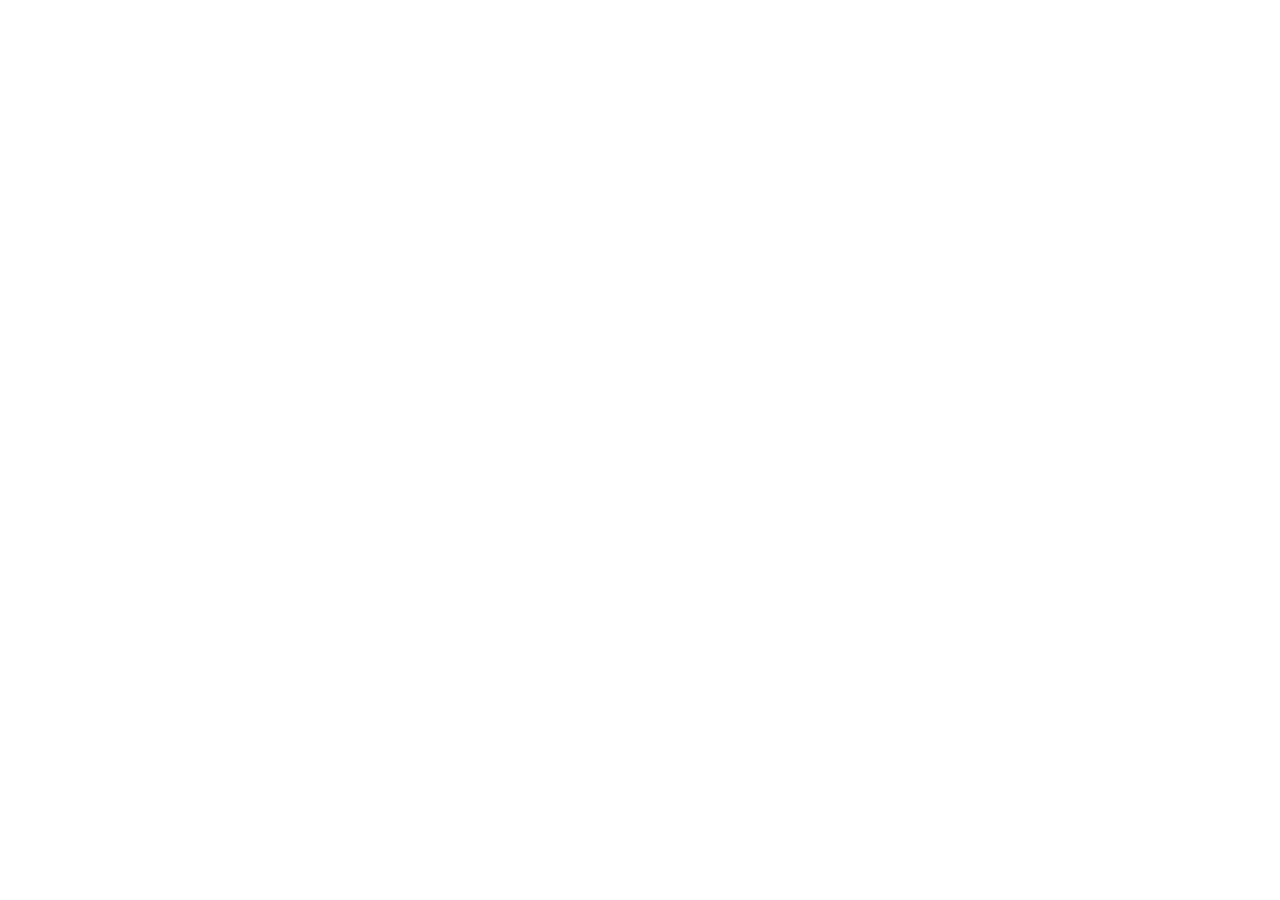
==== public/index.html @ 978f4f5e "Introduzindo API WebDataViz no projeto individual" ====
<!DOCTYPE html>
<html lang="pt-br">

<head>
  <meta charset="UTF-8">
  <meta name="viewport" content="width=device-width, initial-scale=1.0">
  <title>Papo do Subsolo - Home</title>
  <link rel="stylesheet" href="css/style.css">
  <link rel="stylesheet" href="css/index.css">
  <link rel="icon" type="image/svg" href="assets/imgs/determinacao.svg">
</head>
<body>
</body>
<script src="js/padroes.js">
</script>
</html>
---- public/css/style.css ----
@font-face {
    font-family: 'pixel_operator';
    src: url('../assets/fonts/pixel_operator/PixelOperator.ttf') format('truetype');
    font-weight: normal;
    font-style: normal;
}

@keyframes surgir {
    from {
        opacity: 0;
        transform: translateY(50px);
    }

    to {
        opacity: 1;
        transform: translateY(0);
    }
}

html:has(:target) {
    scroll-behavior: smooth;
}

section {
    scroll-margin-top: 5rem;
}

body {
    padding: 0;
    margin: 0;

    display: flex;
    flex-direction: column;

    /* overflow-x: hidden; */
}

*{
    font-family: 'pixel_operator', sans-serif;
}

input{
    font-family: sans-serif;
}

.caixa_texto {
    height: fit-content;
    width: fit-content;
    background-color: #0b0c10;
    border: #fffafa solid 0.5rem;

    color: #fffafa;
    text-align: center;

    font-weight: bold;
    font-size: 2rem;

    div{
        margin: 1rem;
    }

    img{
        margin: 1rem;
    }
}

#ativador_header {
    position: fixed;
    top: 0;
    left: 0;
    width: 100%;
    height: 12vh;
    z-index: 1001;
}

header {
    position: fixed;
    z-index: 1000;
    top: 0;

    display: flex;
    flex-direction: row;
    justify-content: space-between;
    align-items: center;

    margin: 1rem;
    padding-right: 3rem;
    padding-left: 3rem;

    align-self: center;

    height: 10vh;
    width: 85%;

    font-weight: bold;
    font-size: 1.5rem;
    color: #fffafa;

    background-color: rgba(0, 0, 0, 0.43);
    backdrop-filter: blur(5px);
    border-radius: 40px;

    transition: transform 0.3s ease;

    img {
        width: 1.75rem;
        height: 1.75rem;
    }

    a {
        display: inline-block;
        color: #fffafa;
        text-decoration: none;
        cursor: pointer;
        animation: 0.3s;
        transition: all 0.3s ease;
    }

    a:hover {
        transform: translateY(-5px);
        text-decoration: underline;
    }

    .container_principal {
        height: auto;
        width: auto;
        display: flex;

        justify-content: space-between;
        align-items: center;

        .lista_texto {
            word-spacing: 1rem;
            align-items: center;
            justify-content: center;
        }
    }

    .container_usuario {
        display: flex;
        align-items: center;
        justify-content: space-around;
        flex-direction: row;

        width: 15rem;
        height: 2rem;

        border: #fffafa 0.2rem solid;
    }
}

header.escondido {
    transform: translateY(-130%);
}

footer{
    height: 30vh;
    width: 100%;

    background-color: #0b0c10;
}
---- public/css/index.css ----
.section_menu {
    background: linear-gradient(to bottom, #003550, #5da8bd);
    height: fit-content;

    display: flex;
    flex-direction: column;
    justify-content: flex-end;
    align-items: center;

    #espaco_em_branco {
        height: 20vh;
    }

    #titulo {
        width: 90%;

        gap: 2rem;

        display: flex;
        flex-direction: column;
        align-items: flex-end;

        margin-bottom: 1rem;

        #subtitulo {
            font-size: 3rem;
            font-weight: bold;
            color: #fffafa;
        }
    }

    #mont_ebott {
        animation: surgir 0.6s ease-out both;

        width: 100%;
        height: 100vh;

        background-image: url(../assets/imgs/mont_ebott.svg);

        display: flex;

        #dialogo_montebott {
            margin-left: 10rem;
        }
    }
}

.section_historia {
    height: fit-content;

    display: flex;
    flex-direction: column;
    align-items: center;

    #inferior {
        height: fit-content;
        width: 100%;
        background-color: #162b20;

        gap: 10vh;
        padding-top: 30vh;
        padding-bottom: 30vh;

        display: flex;
        flex-direction: column;
        justify-content: space-around;
        align-items: center;

        .imagem_historia {
            width: fit-content;
            height: auto;
            background-color: #c18326;

            img {
                display: block;
                width: 60vw;
                height: 70vh;
            }
        }

        #inicio {
            background-image: url(../assets/imgs/humans_monsters_hq.svg);
            background-size: 60%;
            background-position: center;
            background-repeat: no-repeat;
        }

        #guerra {
            background-image: url(../assets/imgs/war_of_humans_and_monsters.svg);
            background-size: 100%;
            background-position: bottom;
            background-repeat: no-repeat;
        }

        #selo {
            background-image: url(../assets/imgs/sealing_monsters.svg);
            background-size: 100%;
            background-position: bottom;
            background-repeat: no-repeat;
        }

        #frisk_caindo {
            background-image: url(../assets/imgs/falling_frisk.svg);
            background-size: cover;
            background-repeat: no-repeat;
        }
    }

    #subsolo {
        height: fit-content;
        width: 100%;

        background-color: #311001;

        display: flex;
        flex-direction: column;
        justify-content: space-between;
        align-items: center;

        #transicao_folhagem {
            height: auto;
            width: 100%;

            img {
                width: 100%;
                height: auto;
            }
        }
    }
}
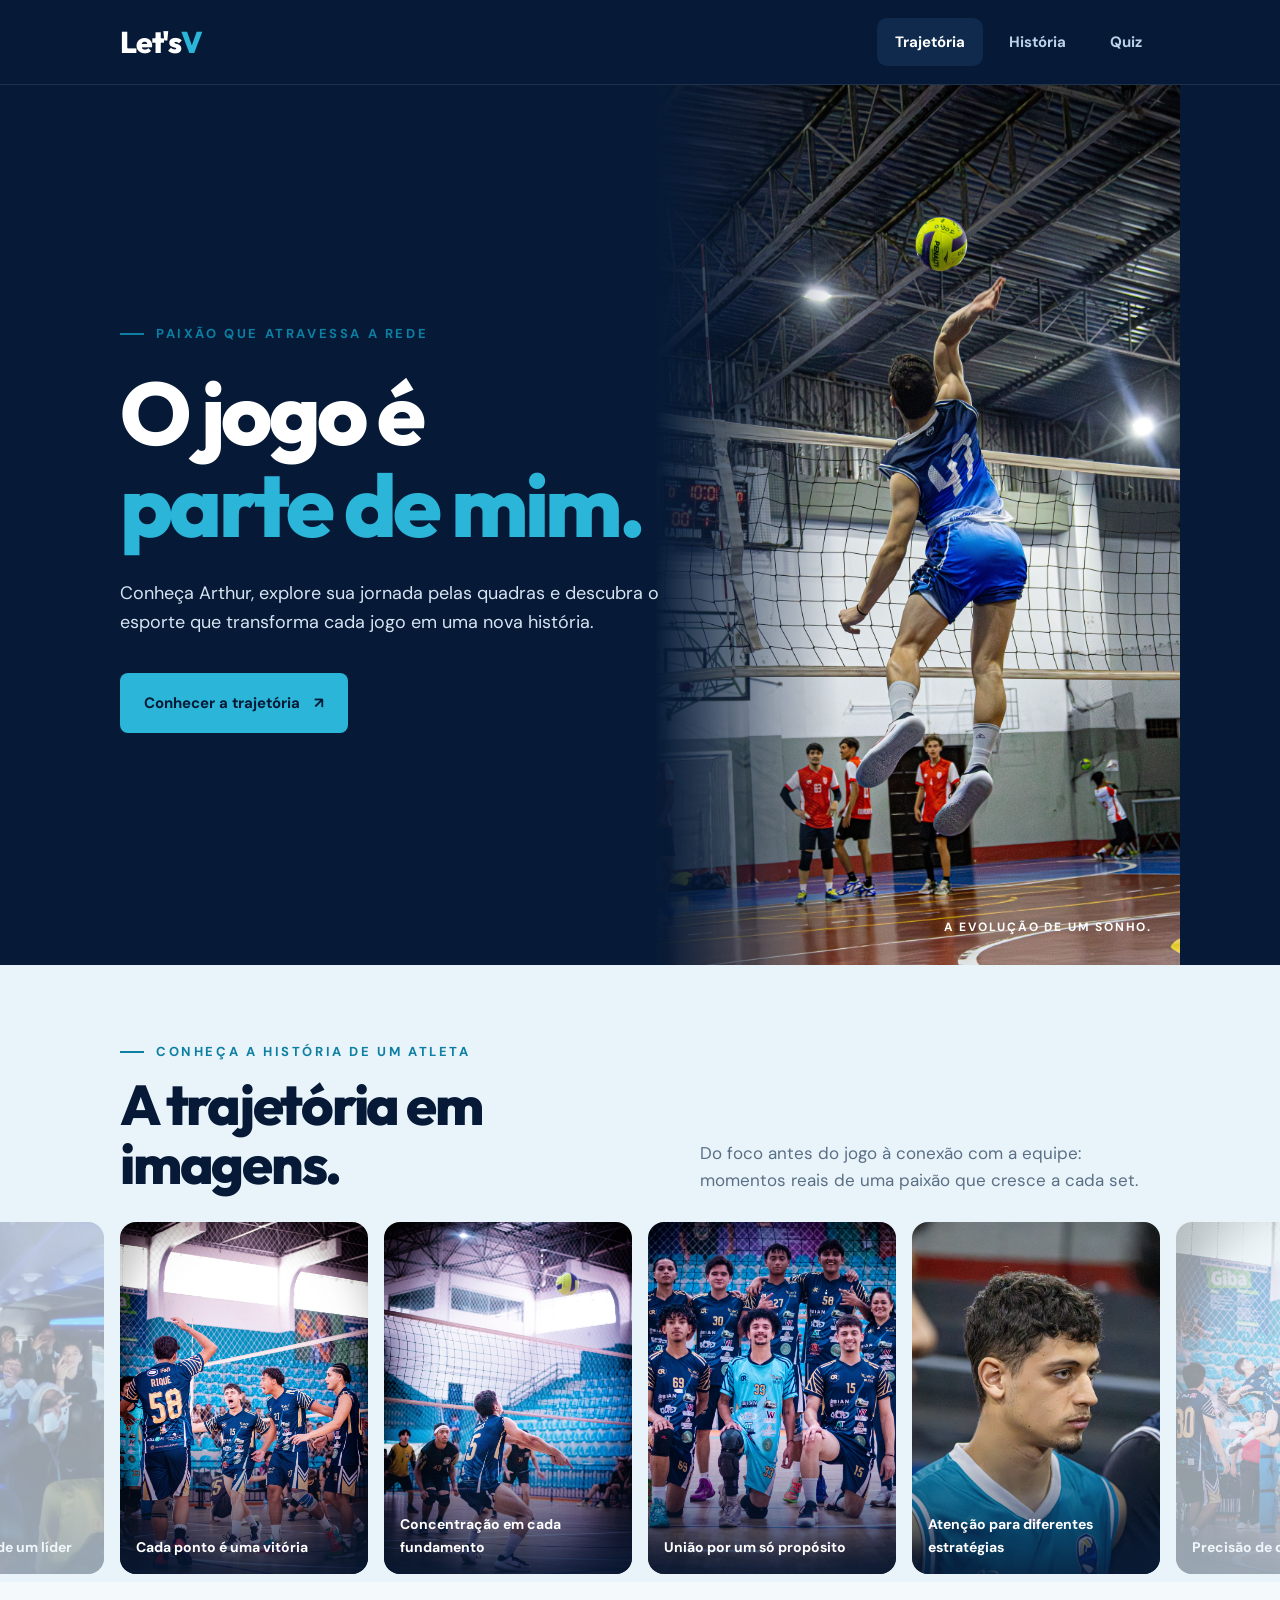
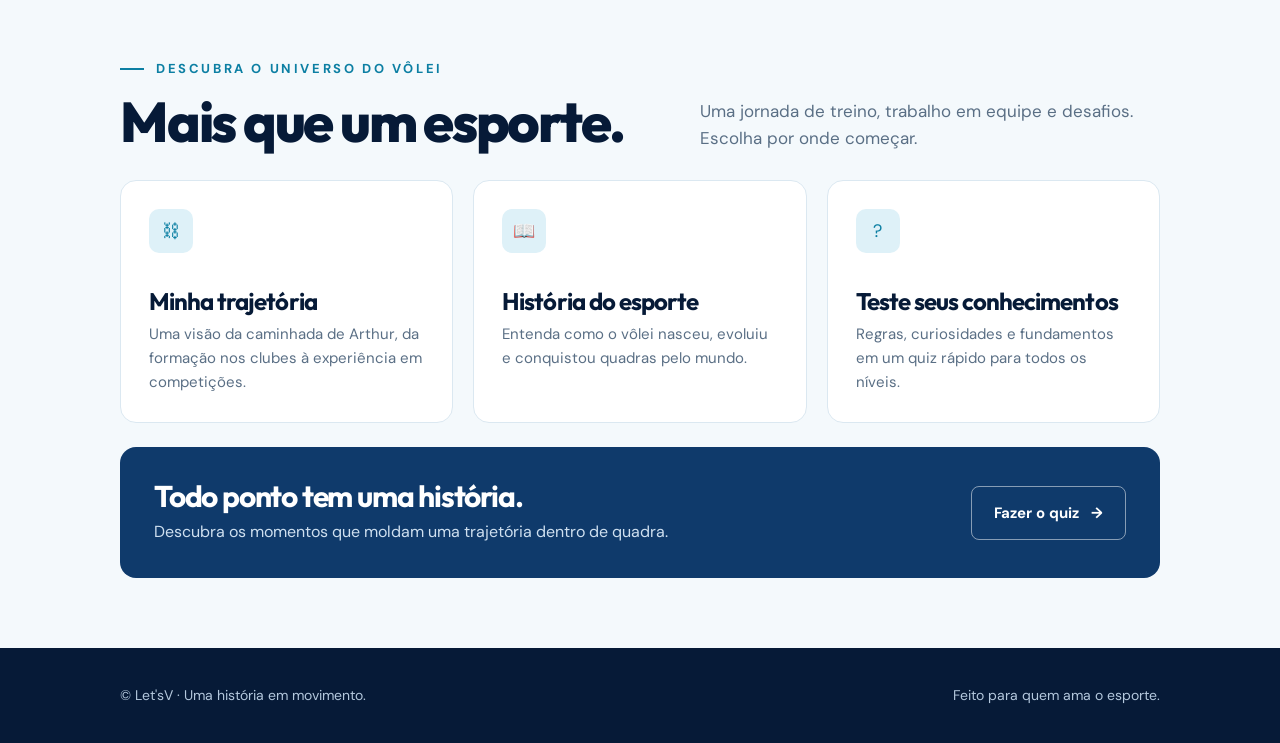
==== commit 3e7e725d: "Ajustando repositorio" ====
--- a/public/index.html
+++ b/public/index.html
@@ -1,16 +1,138 @@
 <!DOCTYPE html>
-<html lang="pt-br">
-
+<html lang="pt-BR">
 <head>
   <meta charset="UTF-8">
   <meta name="viewport" content="width=device-width, initial-scale=1.0">
-  <title>Papo do Subsolo - Home</title>
-  <link rel="stylesheet" href="css/style.css">
-  <link rel="stylesheet" href="css/index.css">
-  <link rel="icon" type="image/svg" href="assets/imgs/determinacao.svg">
+  <title>Let'sV</title>
+  <link rel="preconnect" href="https://fonts.googleapis.com">
+  <link rel="preconnect" href="https://fonts.gstatic.com" crossorigin>
+  <link href="https://fonts.googleapis.com/css2?family=DM+Sans:wght@400;500;700&family=Outfit:wght@600;700;800&display=swap" rel="stylesheet">
+  <link rel="stylesheet" href="./css/style.css">
 </head>
 <body>
+
+  <header class="topo">
+    <div class="container topo-conteudo">
+      <a href="#" class="logo">Let's<span>V</span></a>
+      <nav class="menu">
+        <a href="#" class="ativo">Trajetória</a>
+        <a href="#">História</a>
+        <a href="#">Quiz</a>
+      </nav>
+    </div>
+  </header>
+
+  <main>
+    <section class="hero">
+      <div class="container hero-conteudo">
+        <div class="hero-texto">
+          <span class="etiqueta">Paixão que atravessa a rede</span>
+          <h1>O jogo é <span>parte de mim.</span></h1>
+          <p>Conheça Arthur, explore sua jornada pelas quadras e descubra o esporte que transforma cada jogo em uma nova história.</p>
+          <a href="#" class="botao">Conhecer a trajetória <span>↗</span></a>
+        </div>
+      </div>
+      <div class="hero-imagem">
+        <img src="./assets/imgs/heroImg.jpg" alt="Imagem hero atqSL">
+        <span class="hero-legenda">A evolução de um sonho.</span>
+      </div>
+    </section>
+
+    <section class="galeria">
+      <div class="container">
+        <div class="cabecalho-secao">
+          <div>
+            <span class="etiqueta">Conheça a história de um atleta</span>
+            <h2>A trajetória em imagens.</h2>
+          </div>
+          <p>Do foco antes do jogo à conexão com a equipe: momentos reais de uma paixão que cresce a cada set.</p>
+        </div>
+
+        <div class="carrossel">
+          <div class="carrossel-trilho">
+            <figure class="foto">
+              <img src="./assets/imgs/foto1.jpg" alt="Comemoração Bless">
+              <figcaption>Cada ponto é uma vitória</figcaption>
+            </figure>
+            <figure class="foto">
+              <img src="./assets/imgs/foto2.jpg" alt="Foto de passe">
+              <figcaption>Concentração em cada fundamento</figcaption>
+            </figure>
+            <figure class="foto">
+              <img src="./assets/imgs/foto3.jpg" alt="Foto da Bless">
+              <figcaption>União por um só propósito</figcaption>
+            </figure>
+            <figure class="foto">
+              <img src="./assets/imgs/foto4.jpg" alt="Foto do Rosto no SL">
+              <figcaption>Atenção para diferentes estratégias</figcaption>
+            </figure>
+            <figure class="foto">
+              <img src="./assets/imgs/foto5.jpg" alt="Foto ataque Bless">
+              <figcaption>Precisão de quem faz acontecer</figcaption>
+            </figure>
+            <figure class="foto">
+              <img src="./assets/imgs/foto6.jpg" alt="Colocando sua fé no atleta">
+              <figcaption>Confiança posta sobre o peito</figcaption>
+            </figure>
+            <figure class="foto">
+              <img src="./assets/imgs/foto7.jpg" alt="Foto com José Roberto">
+              <figcaption>Oportunidades inusitadas</figcaption>
+            </figure>
+            <figure class="foto">
+              <img src="./assets/imgs/foto8.jpg" alt="Time JEESP">
+              <figcaption>Responsabilidade de um líder</figcaption>
+            </figure>
+          </div>
+        </div>
+      </div>
+    </section>
+
+    <section class="universo">
+      <div class="container">
+        <div class="cabecalho-secao">
+          <div>
+            <span class="etiqueta">Descubra o universo do vôlei</span>
+            <h2>Mais que um esporte.</h2>
+          </div>
+          <p>Uma jornada de treino, trabalho em equipe e desafios. Escolha por onde começar.</p>
+        </div>
+
+        <div class="cards">
+          <article class="card">
+            <div class="card-icone">⛓</div>
+            <h3>Minha trajetória</h3>
+            <p>Uma visão da caminhada de Arthur, da formação nos clubes à experiência em competições.</p>
+          </article>
+          <article class="card">
+            <div class="card-icone">📖</div>
+            <h3>História do esporte</h3>
+            <p>Entenda como o vôlei nasceu, evoluiu e conquistou quadras pelo mundo.</p>
+          </article>
+          <article class="card">
+            <div class="card-icone">?</div>
+            <h3>Teste seus conhecimentos</h3>
+            <p>Regras, curiosidades e fundamentos em um quiz rápido para todos os níveis.</p>
+          </article>
+        </div>
+
+        <div class="chamada">
+          <div>
+            <h3>Todo ponto tem uma história.</h3>
+            <p>Descubra os momentos que moldam uma trajetória dentro de quadra.</p>
+          </div>
+          <a href="#" class="botao-contorno">Fazer o quiz <span>→</span></a>
+        </div>
+      </div>
+    </section>
+  </main>
+
+  <footer class="rodape">
+    <div class="container rodape-conteudo">
+      <p>© Let'sV · Uma história em movimento.</p>
+      <p>Feito para quem ama o esporte.</p>
+    </div>
+  </footer>
+
+  <script src="./js/script.js"></script>
 </body>
-<script src="js/padroes.js">
-</script>
 </html>
--- a/public/css/style.css
+++ b/public/css/style.css
@@ -1,161 +1,435 @@
-@font-face {
-    font-family: 'pixel_operator';
-    src: url('../assets/fonts/pixel_operator/PixelOperator.ttf') format('truetype');
-    font-weight: normal;
-    font-style: normal;
-}
-
-@keyframes surgir {
-    from {
-        opacity: 0;
-        transform: translateY(50px);
-    }
-
-    to {
-        opacity: 1;
-        transform: translateY(0);
-    }
-}
-
-html:has(:target) {
-    scroll-behavior: smooth;
-}
-
-section {
-    scroll-margin-top: 5rem;
+:root {
+  --azul-escuro: #061a37;
+  --azul-medio: #0f3a6b;
+  --ciano: #2bb5d8;
+  --ciano-escuro: #0c7fa3;
+  --fundo-claro: #f4f9fc;
+  --fundo-galeria: #e9f4fa;
+  --texto: #1e3a5a;
+  --texto-suave: #5a6f85;
+  --branco: #ffffff;
+}
+
+* {
+  margin: 0;
+  padding: 0;
+  box-sizing: border-box;
 }
 
 body {
-    padding: 0;
-    margin: 0;
-
-    display: flex;
+  font-family: "DM Sans", sans-serif;
+  background: var(--fundo-claro);
+  color: var(--texto);
+  line-height: 1.6;
+}
+
+a {
+  text-decoration: none;
+  color: inherit;
+}
+
+img {
+  display: block;
+  width: 100%;
+  height: 100%;
+  object-fit: cover;
+}
+
+h1, h2, h3 {
+  font-family: "Outfit", sans-serif;
+  letter-spacing: -0.04em;
+  line-height: 1.05;
+}
+
+.container {
+  width: 100%;
+  max-width: 1240px;
+  margin: 0 auto;
+  padding: 0 100px;
+}
+
+.etiqueta {
+  display: inline-flex;
+  align-items: center;
+  gap: 12px;
+  font-size: 13px;
+  font-weight: 700;
+  letter-spacing: 0.2em;
+  text-transform: uppercase;
+  color: var(--ciano-escuro);
+}
+
+.etiqueta::before {
+  content: "";
+  width: 24px;
+  height: 2px;
+  background: var(--ciano-escuro);
+}
+
+.topo {
+  background: var(--azul-escuro);
+  border-bottom: 1px solid rgba(255, 255, 255, 0.1);
+  position: relative;
+  z-index: 3;
+}
+
+.topo-conteudo {
+  display: flex;
+  align-items: center;
+  justify-content: space-between;
+  height: 84px;
+}
+
+.logo {
+  font-family: "Outfit", sans-serif;
+  font-weight: 800;
+  font-size: 30px;
+  color: var(--branco);
+  letter-spacing: -0.04em;
+}
+
+.logo span {
+  color: var(--ciano);
+}
+
+.menu {
+  display: flex;
+  align-items: center;
+  gap: 8px;
+}
+
+.menu a {
+  color: #bcd2e8;
+  font-size: 15px;
+  font-weight: 700;
+  padding: 12px 18px;
+  border-radius: 10px;
+  transition: background 0.2s, color 0.2s;
+}
+
+.menu a:hover,
+.menu a.ativo {
+  background: #0f2a4d;
+  color: var(--branco);
+}
+
+.hero {
+  position: relative;
+  background: var(--azul-escuro);
+  min-height: 880px;
+  overflow: hidden;
+}
+
+.hero-conteudo {
+  position: relative;
+  z-index: 2;
+  min-height: 880px;
+  display: flex;
+  align-items: center;
+}
+
+.hero-texto {
+  max-width: 560px;
+}
+
+.hero-texto h1 {
+  margin: 22px 0 28px;
+  font-size: 88px;
+  font-weight: 800;
+  color: var(--branco);
+}
+
+.hero-texto h1 span {
+  display: block;
+  color: var(--ciano);
+}
+
+.hero-texto p {
+  color: #d6e4f2;
+  font-size: 18px;
+  margin-bottom: 36px;
+}
+
+.botao {
+  display: inline-flex;
+  align-items: center;
+  gap: 14px;
+  background: var(--ciano);
+  color: var(--azul-escuro);
+  font-weight: 700;
+  font-size: 15px;
+  padding: 18px 24px;
+  border-radius: 8px;
+  transition: transform 0.2s, background 0.2s;
+}
+
+.botao:hover {
+  background: #4cc6e6;
+  transform: translateY(-2px);
+}
+
+.hero-imagem {
+  position: absolute;
+  top: 0;
+  right: 100px;
+  bottom: 0;
+  width: 41%;
+}
+
+.hero-imagem::before {
+  content: "";
+  position: absolute;
+  inset: 0;
+  z-index: 1;
+  background: linear-gradient(90deg, var(--azul-escuro) 0%, transparent 35%);
+}
+
+.hero-legenda {
+  position: absolute;
+  z-index: 2;
+  right: 28px;
+  bottom: 28px;
+  color: var(--branco);
+  font-size: 12px;
+  font-weight: 700;
+  letter-spacing: 0.15em;
+  text-transform: uppercase;
+}
+
+.galeria {
+  background: var(--fundo-galeria);
+  padding: 70px 0 0;
+  overflow: hidden;
+}
+
+.cabecalho-secao {
+  display: flex;
+  align-items: flex-end;
+  justify-content: space-between;
+  gap: 40px;
+  margin-bottom: 28px;
+}
+
+.cabecalho-secao h2 {
+  margin-top: 14px;
+  font-size: 56px;
+  font-weight: 800;
+  color: var(--azul-escuro);
+}
+
+.cabecalho-secao p {
+  max-width: 460px;
+  color: var(--texto-suave);
+  font-size: 17px;
+}
+
+.carrossel {
+  --visiveis: 4;
+  --espaco: 16px;
+  --largura-foto: calc((100% - (var(--visiveis) - 1) * var(--espaco)) / var(--visiveis));
+  margin-bottom: 8px;
+  clip-path: inset(0 calc(-1 * (var(--largura-foto) / 2 + var(--espaco))));
+}
+
+.carrossel-trilho {
+  display: flex;
+  gap: var(--espaco);
+}
+
+.foto {
+  position: relative;
+  flex: 0 0 var(--largura-foto);
+  height: 352px;
+  border-radius: 16px;
+  overflow: hidden;
+  cursor: pointer;
+  transition: opacity 0.7s ease;
+}
+
+.foto.apagada {
+  opacity: 0.35;
+}
+
+.foto::after {
+  content: "";
+  position: absolute;
+  inset: 0;
+  background: linear-gradient(180deg, transparent 60%, rgba(6, 26, 55, 0.85) 100%);
+}
+
+.foto figcaption {
+  position: absolute;
+  z-index: 1;
+  left: 16px;
+  bottom: 16px;
+  color: var(--branco);
+  font-size: 14px;
+  font-weight: 700;
+}
+
+.universo {
+  padding: 70px 0;
+}
+
+.cards {
+  display: grid;
+  grid-template-columns: repeat(3, 1fr);
+  gap: 20px;
+  margin-bottom: 24px;
+}
+
+.card {
+  background: var(--branco);
+  border: 1px solid #dbe8f1;
+  border-radius: 16px;
+  padding: 28px;
+  transition: transform 0.2s, box-shadow 0.2s;
+}
+
+.card:hover {
+  transform: translateY(-4px);
+  box-shadow: 0 12px 28px rgba(6, 26, 55, 0.08);
+}
+
+.card-icone {
+  width: 44px;
+  height: 44px;
+  display: grid;
+  place-items: center;
+  background: #def1f8;
+  color: var(--ciano-escuro);
+  border-radius: 10px;
+  font-size: 18px;
+  margin-bottom: 36px;
+}
+
+.card h3 {
+  font-size: 24px;
+  font-weight: 700;
+  color: var(--azul-escuro);
+  margin-bottom: 8px;
+}
+
+.card p {
+  color: var(--texto-suave);
+  font-size: 15px;
+}
+
+.chamada {
+  display: flex;
+  align-items: center;
+  justify-content: space-between;
+  gap: 24px;
+  background: var(--azul-medio);
+  color: var(--branco);
+  padding: 34px;
+  border-radius: 16px;
+}
+
+.chamada h3 {
+  font-size: 30px;
+  font-weight: 700;
+  margin-bottom: 6px;
+}
+
+.chamada p {
+  color: #cfe0f0;
+}
+
+.botao-contorno {
+  display: inline-flex;
+  align-items: center;
+  gap: 12px;
+  border: 1px solid rgba(255, 255, 255, 0.5);
+  color: var(--branco);
+  font-weight: 700;
+  font-size: 15px;
+  padding: 14px 22px;
+  border-radius: 8px;
+  white-space: nowrap;
+  transition: background 0.2s;
+}
+
+.botao-contorno:hover {
+  background: rgba(255, 255, 255, 0.12);
+}
+
+.rodape {
+  background: var(--azul-escuro);
+  color: #b4c8dd;
+  font-size: 14px;
+  padding: 36px 0;
+}
+
+.rodape-conteudo {
+  display: flex;
+  justify-content: space-between;
+  gap: 20px;
+}
+
+@media (max-width: 1000px) {
+  .container {
+    padding: 0 24px;
+  }
+
+  .hero,
+  .hero-conteudo {
+    min-height: auto;
+  }
+
+  .hero-conteudo {
+    padding: 70px 24px;
+  }
+
+  .hero-imagem {
+    position: relative;
+    right: auto;
+    width: 100%;
+    height: 420px;
+  }
+
+  .hero-imagem::before {
+    background: linear-gradient(180deg, var(--azul-escuro) 0%, transparent 30%);
+  }
+
+  .hero-texto h1 {
+    font-size: 56px;
+  }
+
+  .menu {
+    display: none;
+  }
+
+  .cabecalho-secao {
     flex-direction: column;
-
-    /* overflow-x: hidden; */
-}
-
-*{
-    font-family: 'pixel_operator', sans-serif;
-}
-
-input{
-    font-family: sans-serif;
-}
-
-.caixa_texto {
-    height: fit-content;
-    width: fit-content;
-    background-color: #0b0c10;
-    border: #fffafa solid 0.5rem;
-
-    color: #fffafa;
-    text-align: center;
-
-    font-weight: bold;
-    font-size: 2rem;
-
-    div{
-        margin: 1rem;
-    }
-
-    img{
-        margin: 1rem;
-    }
-}
-
-#ativador_header {
-    position: fixed;
-    top: 0;
-    left: 0;
-    width: 100%;
-    height: 12vh;
-    z-index: 1001;
-}
-
-header {
-    position: fixed;
-    z-index: 1000;
-    top: 0;
-
-    display: flex;
-    flex-direction: row;
-    justify-content: space-between;
-    align-items: center;
-
-    margin: 1rem;
-    padding-right: 3rem;
-    padding-left: 3rem;
-
-    align-self: center;
-
-    height: 10vh;
-    width: 85%;
-
-    font-weight: bold;
-    font-size: 1.5rem;
-    color: #fffafa;
-
-    background-color: rgba(0, 0, 0, 0.43);
-    backdrop-filter: blur(5px);
-    border-radius: 40px;
-
-    transition: transform 0.3s ease;
-
-    img {
-        width: 1.75rem;
-        height: 1.75rem;
-    }
-
-    a {
-        display: inline-block;
-        color: #fffafa;
-        text-decoration: none;
-        cursor: pointer;
-        animation: 0.3s;
-        transition: all 0.3s ease;
-    }
-
-    a:hover {
-        transform: translateY(-5px);
-        text-decoration: underline;
-    }
-
-    .container_principal {
-        height: auto;
-        width: auto;
-        display: flex;
-
-        justify-content: space-between;
-        align-items: center;
-
-        .lista_texto {
-            word-spacing: 1rem;
-            align-items: center;
-            justify-content: center;
-        }
-    }
-
-    .container_usuario {
-        display: flex;
-        align-items: center;
-        justify-content: space-around;
-        flex-direction: row;
-
-        width: 15rem;
-        height: 2rem;
-
-        border: #fffafa 0.2rem solid;
-    }
-}
-
-header.escondido {
-    transform: translateY(-130%);
-}
-
-footer{
-    height: 30vh;
-    width: 100%;
-
-    background-color: #0b0c10;
+    align-items: flex-start;
+  }
+
+  .cabecalho-secao h2 {
+    font-size: 40px;
+  }
+
+  .carrossel {
+    --visiveis: 2;
+  }
+
+  .foto {
+    height: 260px;
+  }
+
+  .cards {
+    grid-template-columns: 1fr;
+  }
+
+  .chamada,
+  .rodape-conteudo {
+    flex-direction: column;
+    align-items: flex-start;
+  }
+}
+
+@media (max-width: 600px) {
+  .carrossel {
+    --visiveis: 1;
+  }
 }
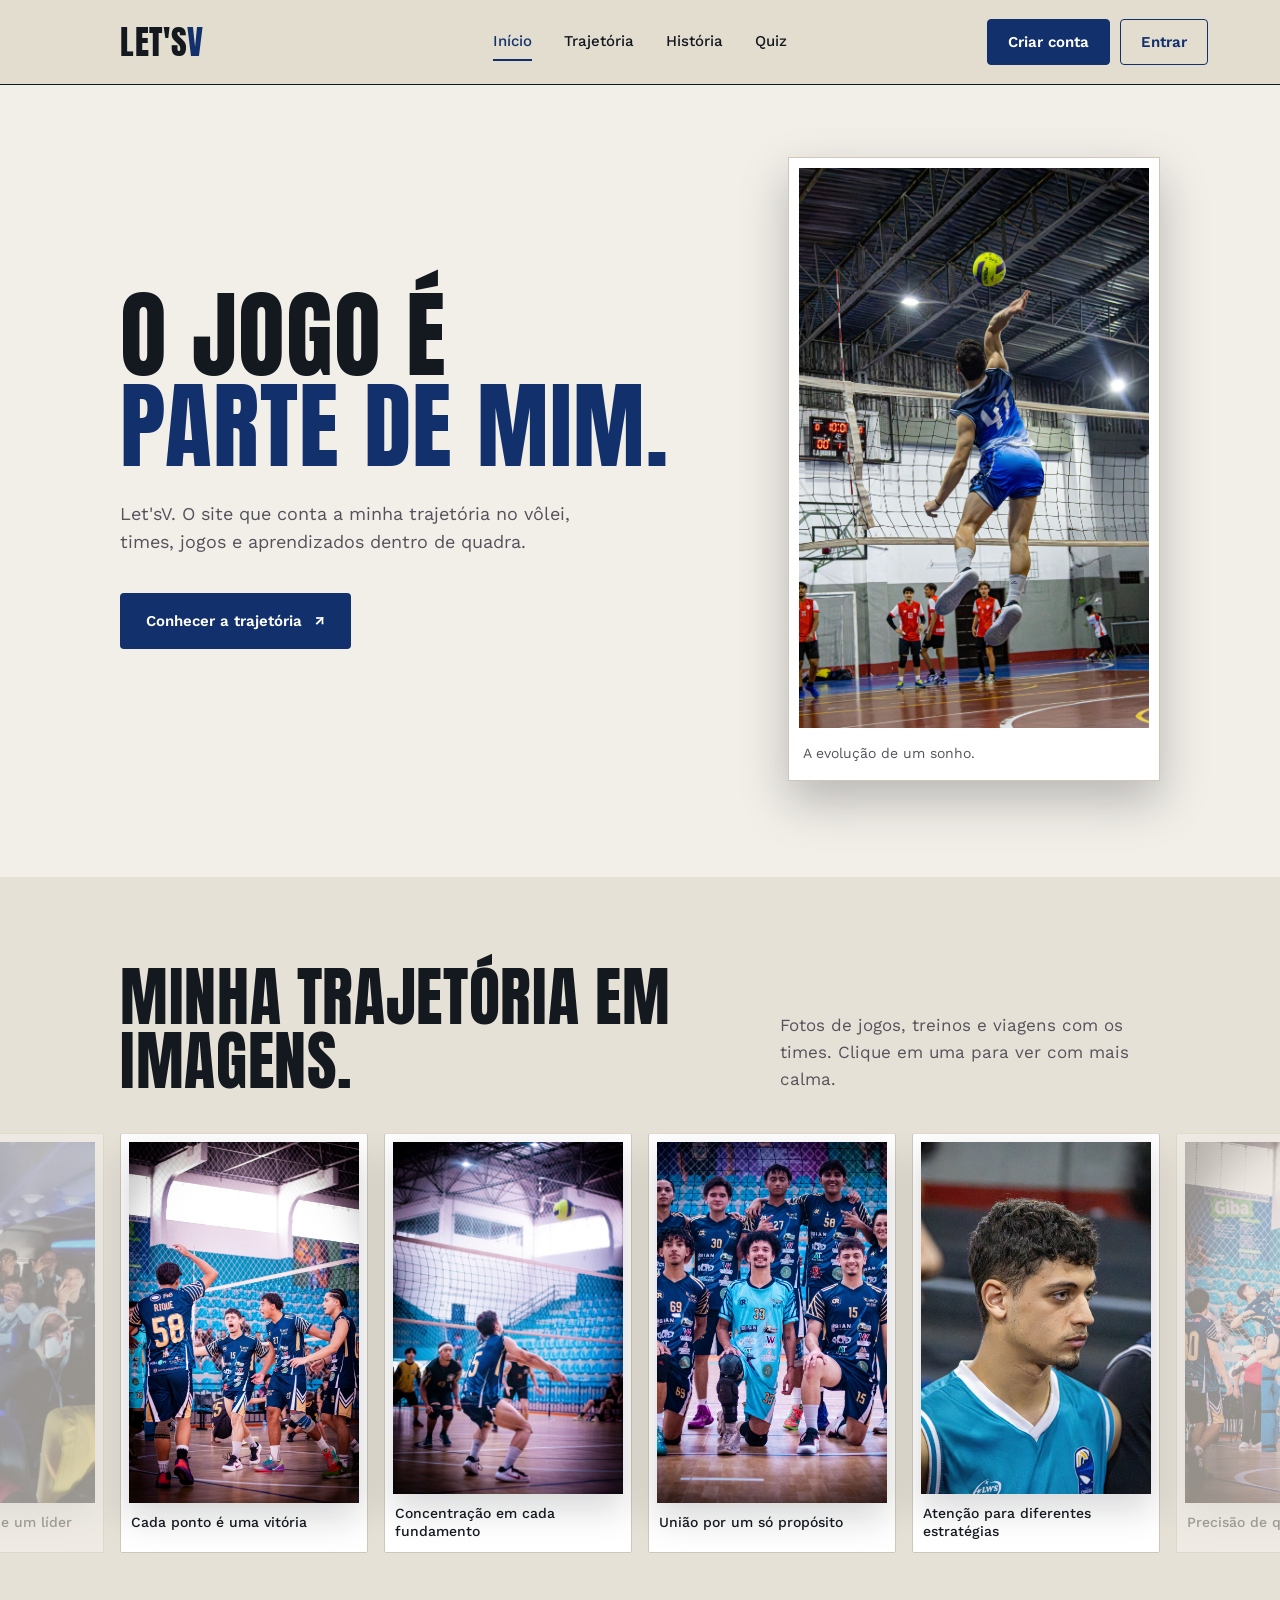
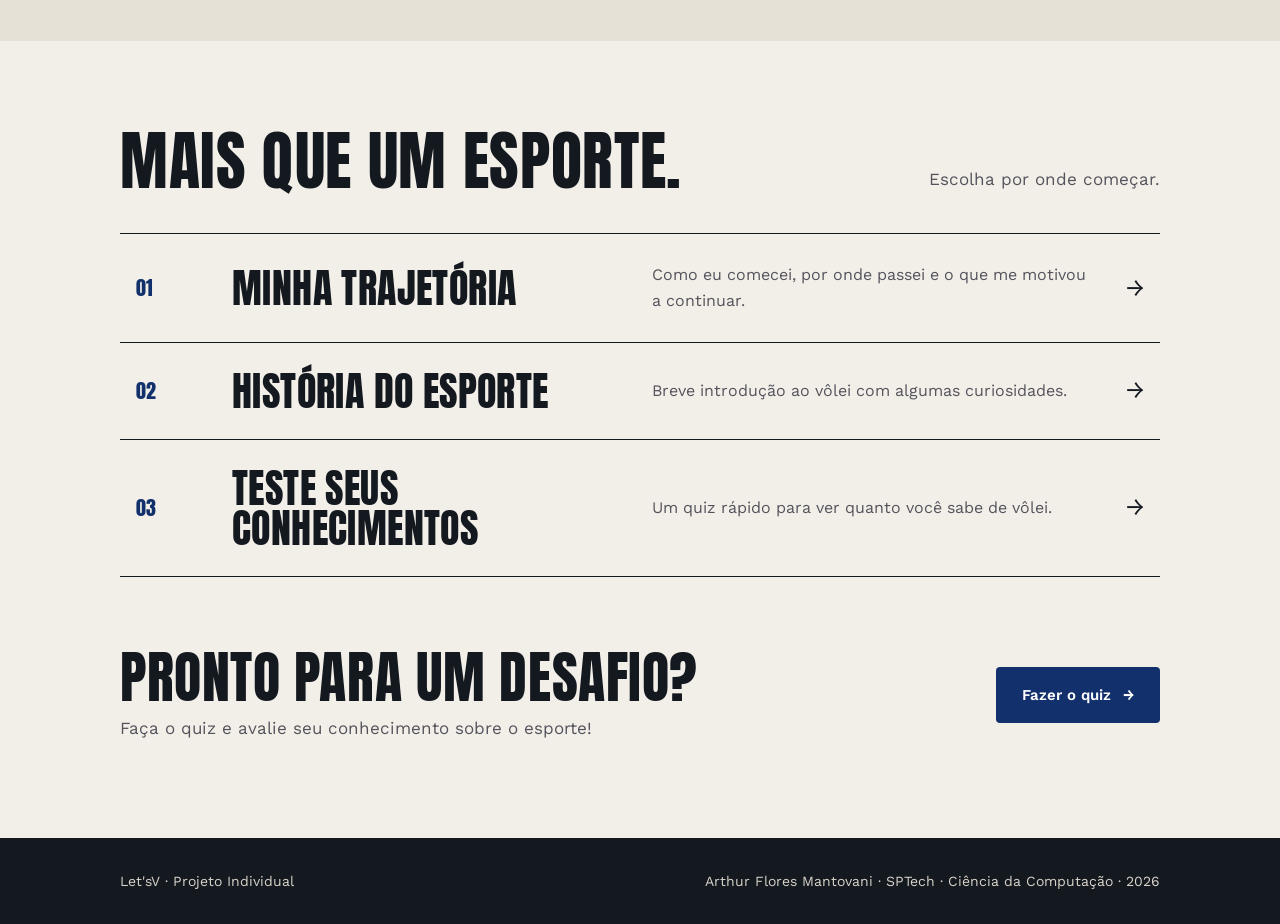
==== commit 511e6436: "Refatorando e reestilizando CSS da pagina inicial" ====
--- a/public/index.html
+++ b/public/index.html
@@ -6,19 +6,24 @@
   <title>Let'sV</title>
   <link rel="preconnect" href="https://fonts.googleapis.com">
   <link rel="preconnect" href="https://fonts.gstatic.com" crossorigin>
-  <link href="https://fonts.googleapis.com/css2?family=DM+Sans:wght@400;500;700&family=Outfit:wght@600;700;800&display=swap" rel="stylesheet">
+  <link href="https://fonts.googleapis.com/css2?family=Anton&family=Work+Sans:wght@400;500;600&display=swap" rel="stylesheet">
   <link rel="stylesheet" href="./css/style.css">
 </head>
 <body>
 
   <header class="topo">
     <div class="container topo-conteudo">
-      <a href="#" class="logo">Let's<span>V</span></a>
+      <a href="./index.html" class="logo">Let's<span>V</span></a>
       <nav class="menu">
-        <a href="#" class="ativo">Trajetória</a>
-        <a href="#">História</a>
-        <a href="#">Quiz</a>
+        <a href="./index.html" class="ativo">Início</a>
+        <a href="./trajetoria.html">Trajetória</a>
+        <a href="./historia.html">História</a>
+        <a href="./quiz.html">Quiz</a>
       </nav>
+      <div class="topo-acoes">
+        <a href="./cadastro.html#cadastro" class="botao-cadastro">Criar conta</a>
+        <a href="./cadastro.html" class="botao-entrar">Entrar</a>
+      </div>
     </div>
   </header>
 
@@ -26,26 +31,22 @@
     <section class="hero">
       <div class="container hero-conteudo">
         <div class="hero-texto">
-          <span class="etiqueta">Paixão que atravessa a rede</span>
           <h1>O jogo é <span>parte de mim.</span></h1>
-          <p>Conheça Arthur, explore sua jornada pelas quadras e descubra o esporte que transforma cada jogo em uma nova história.</p>
-          <a href="#" class="botao">Conhecer a trajetória <span>↗</span></a>
+          <p>Let'sV. O site que conta a minha trajetória no vôlei, times, jogos e aprendizados dentro de quadra.</p>
+          <a href="#card-trajetoria" class="botao">Conhecer a trajetória <span>↗</span></a>
         </div>
-      </div>
-      <div class="hero-imagem">
-        <img src="./assets/imgs/heroImg.jpg" alt="Imagem hero atqSL">
-        <span class="hero-legenda">A evolução de um sonho.</span>
+        <figure class="hero-imagem">
+          <img src="./assets/imgs/heroImg.jpg" alt="Jogador saltando para atacar a bola em um jogo de vôlei">
+          <figcaption>A evolução de um sonho.</figcaption>
+        </figure>
       </div>
     </section>
 
-    <section class="galeria">
+    <section class="galeria" id="galeria">
       <div class="container">
         <div class="cabecalho-secao">
-          <div>
-            <span class="etiqueta">Conheça a história de um atleta</span>
-            <h2>A trajetória em imagens.</h2>
-          </div>
-          <p>Do foco antes do jogo à conexão com a equipe: momentos reais de uma paixão que cresce a cada set.</p>
+          <h2>Minha trajetória em imagens.</h2>
+          <p>Fotos de jogos, treinos e viagens com os times. Clique em uma para ver com mais calma.</p>
         </div>
 
         <div class="carrossel">
@@ -90,37 +91,37 @@
     <section class="universo">
       <div class="container">
         <div class="cabecalho-secao">
-          <div>
-            <span class="etiqueta">Descubra o universo do vôlei</span>
-            <h2>Mais que um esporte.</h2>
-          </div>
-          <p>Uma jornada de treino, trabalho em equipe e desafios. Escolha por onde começar.</p>
+          <h2>Mais que um esporte.</h2>
+          <p>Escolha por onde começar.</p>
         </div>
 
-        <div class="cards">
-          <article class="card">
-            <div class="card-icone">⛓</div>
+        <div class="cards" id="card-trajetoria">
+          <a href="./trajetoria.html" class="card">
+            <span class="card-numero">01</span>
             <h3>Minha trajetória</h3>
-            <p>Uma visão da caminhada de Arthur, da formação nos clubes à experiência em competições.</p>
-          </article>
-          <article class="card">
-            <div class="card-icone">📖</div>
+            <p>Como eu comecei, por onde passei e o que me motivou a continuar.</p>
+            <span class="card-seta">→</span>
+          </a>
+          <a href="./historia.html" class="card">
+            <span class="card-numero">02</span>
             <h3>História do esporte</h3>
-            <p>Entenda como o vôlei nasceu, evoluiu e conquistou quadras pelo mundo.</p>
-          </article>
-          <article class="card">
-            <div class="card-icone">?</div>
+            <p>Breve introdução ao vôlei com algumas curiosidades.</p>
+            <span class="card-seta">→</span>
+          </a>
+          <a href="#chamada-card" class="card">
+            <span class="card-numero">03</span>
             <h3>Teste seus conhecimentos</h3>
-            <p>Regras, curiosidades e fundamentos em um quiz rápido para todos os níveis.</p>
-          </article>
+            <p>Um quiz rápido para ver quanto você sabe de vôlei.</p>
+            <span class="card-seta">→</span>
+          </a>
         </div>
 
-        <div class="chamada">
+        <div class="chamada" id="chamada-card">
           <div>
-            <h3>Todo ponto tem uma história.</h3>
-            <p>Descubra os momentos que moldam uma trajetória dentro de quadra.</p>
+            <h3>Pronto para um desafio?</h3>
+            <p>Faça o quiz e avalie seu conhecimento sobre o esporte!</p>
           </div>
-          <a href="#" class="botao-contorno">Fazer o quiz <span>→</span></a>
+          <a href="./quiz.html" class="botao">Fazer o quiz <span>→</span></a>
         </div>
       </div>
     </section>
@@ -128,8 +129,8 @@
 
   <footer class="rodape">
     <div class="container rodape-conteudo">
-      <p>© Let'sV · Uma história em movimento.</p>
-      <p>Feito para quem ama o esporte.</p>
+      <a href="./index.html"><p>Let'sV · Projeto Individual</p></a>
+      <p>Arthur Flores Mantovani · SPTech · Ciência da Computação · 2026</p>
     </div>
   </footer>
 
--- a/public/css/style.css
+++ b/public/css/style.css
@@ -1,7 +1,15 @@
 :root {
+  --papel: #f2efe9;
+  --papel-escuro: #e6e1d6;
+  --tinta: #14181f;
+  --tinta-suave: #55525c;
+  --marinho: #12306b;
+  --marinho-escuro: #0b1f47;
+  --linha: #cfc8ba;
   --azul-escuro: #061a37;
   --azul-medio: #0f3a6b;
   --ciano: #2bb5d8;
+  --fundo-topo: #e3ddd0;
   --ciano-escuro: #0c7fa3;
   --fundo-claro: #f4f9fc;
   --fundo-galeria: #e9f4fa;
@@ -17,9 +25,9 @@
 }
 
 body {
-  font-family: "DM Sans", sans-serif;
-  background: var(--fundo-claro);
-  color: var(--texto);
+  font-family: "Work Sans", sans-serif;
+  background: var(--papel);
+  color: var(--tinta);
   line-height: 1.6;
 }
 
@@ -36,9 +44,11 @@
 }
 
 h1, h2, h3 {
-  font-family: "Outfit", sans-serif;
-  letter-spacing: -0.04em;
-  line-height: 1.05;
+  font-family: "Anton", sans-serif;
+  font-weight: 400;
+  text-transform: uppercase;
+  letter-spacing: 0.01em;
+  line-height: 1;
 }
 
 .container {
@@ -67,85 +77,118 @@
 }
 
 .topo {
-  background: var(--azul-escuro);
-  border-bottom: 1px solid rgba(255, 255, 255, 0.1);
+  background: var(--fundo-topo);
+  border-bottom: 1px solid var(--tinta);
   position: relative;
   z-index: 3;
 }
 
 .topo-conteudo {
-  display: flex;
-  align-items: center;
-  justify-content: space-between;
+  display: grid;
+  grid-template-columns: 1fr auto 1fr;
+  align-items: center;
   height: 84px;
 }
 
 .logo {
-  font-family: "Outfit", sans-serif;
-  font-weight: 800;
-  font-size: 30px;
-  color: var(--branco);
-  letter-spacing: -0.04em;
+  grid-column: 1;
+  justify-self: start;
+  font-family: "Anton", sans-serif;
+  font-size: 34px;
+  letter-spacing: 0.02em;
+  text-transform: uppercase;
+  color: var(--tinta);
 }
 
 .logo span {
-  color: var(--ciano);
+  color: var(--marinho);
 }
 
 .menu {
-  display: flex;
-  align-items: center;
-  gap: 8px;
+  grid-column: 2;
+  display: flex;
+  align-items: center;
+  gap: 32px;
 }
 
 .menu a {
-  color: #bcd2e8;
   font-size: 15px;
-  font-weight: 700;
-  padding: 12px 18px;
-  border-radius: 10px;
-  transition: background 0.2s, color 0.2s;
+  font-weight: 500;
+  padding: 6px 0;
+  border-bottom: 2px solid transparent;
+  transition: color 0.2s, border-color 0.2s;
 }
 
 .menu a:hover,
 .menu a.ativo {
-  background: #0f2a4d;
+  color: var(--marinho);
+  border-bottom-color: var(--marinho);
+}
+
+.topo-acoes {
+  grid-column: 3;
+  justify-self: end;
+  display: flex;
+  align-items: center;
+  gap: 10px;
+  margin-right: -48px;
+}
+
+.botao-entrar,
+.botao-cadastro {
+  font-size: 15px;
+  font-weight: 600;
+  padding: 10px 20px;
+  border-radius: 4px;
+  border: 1.5px solid var(--marinho);
+  transition: background 0.2s, color 0.2s;
+}
+
+.botao-entrar {
+  color: var(--marinho);
+}
+
+.botao-entrar:hover {
+  background: var(--marinho);
   color: var(--branco);
 }
 
+.botao-cadastro {
+  background: var(--marinho);
+  color: var(--branco);
+}
+
+.botao-cadastro:hover {
+  background: var(--marinho-escuro);
+  border-color: var(--marinho-escuro);
+}
+
 .hero {
-  position: relative;
-  background: var(--azul-escuro);
-  min-height: 880px;
-  overflow: hidden;
+  padding: 72px 0 96px;
 }
 
 .hero-conteudo {
-  position: relative;
-  z-index: 2;
-  min-height: 880px;
-  display: flex;
-  align-items: center;
-}
-
-.hero-texto {
-  max-width: 560px;
+  display: grid;
+  grid-template-columns: 1.3fr 0.8fr;
+  align-items: center;
+  gap: 64px;
 }
 
 .hero-texto h1 {
-  margin: 22px 0 28px;
-  font-size: 88px;
-  font-weight: 800;
-  color: var(--branco);
+  font-size: 96px;
+  line-height: 0.95;
+  color: var(--tinta);
+  margin-bottom: 28px;
 }
 
 .hero-texto h1 span {
   display: block;
-  color: var(--ciano);
+  color: var(--marinho);
 }
 
 .hero-texto p {
-  color: #d6e4f2;
+  max-width: 460px;
+  color: var(--tinta-suave);
   font-size: 18px;
   margin-bottom: 36px;
 }
@@ -153,52 +196,61 @@
 .botao {
   display: inline-flex;
   align-items: center;
-  gap: 14px;
-  background: var(--ciano);
-  color: var(--azul-escuro);
-  font-weight: 700;
+  gap: 12px;
+  background: var(--marinho);
+  color: var(--branco);
+  font-weight: 600;
   font-size: 15px;
-  padding: 18px 24px;
-  border-radius: 8px;
-  transition: transform 0.2s, background 0.2s;
+  padding: 16px 26px;
+  border-radius: 4px;
+  white-space: nowrap;
+  transition: background 0.2s;
 }
 
 .botao:hover {
-  background: #4cc6e6;
-  transform: translateY(-2px);
+  background: var(--marinho-escuro);
+}
+
+.botao-contorno {
+  display: inline-flex;
+  align-items: center;
+  gap: 12px;
+  border: 1.5px solid var(--marinho);
+  color: var(--marinho);
+  font-weight: 600;
+  font-size: 15px;
+  padding: 14px 22px;
+  border-radius: 4px;
+  white-space: nowrap;
+  transition: background 0.2s, color 0.2s;
+}
+
+.botao-contorno:hover {
+  background: var(--marinho);
+  color: var(--branco);
 }
 
 .hero-imagem {
-  position: absolute;
-  top: 0;
-  right: 100px;
-  bottom: 0;
-  width: 41%;
-}
-
-.hero-imagem::before {
-  content: "";
-  position: absolute;
-  inset: 0;
-  z-index: 1;
-  background: linear-gradient(90deg, var(--azul-escuro) 0%, transparent 35%);
-}
-
-.hero-legenda {
-  position: absolute;
-  z-index: 2;
-  right: 28px;
-  bottom: 28px;
-  color: var(--branco);
-  font-size: 12px;
-  font-weight: 700;
-  letter-spacing: 0.15em;
-  text-transform: uppercase;
+  background: var(--branco);
+  padding: 10px 10px 0;
+  border: 1px solid var(--linha);
+  box-shadow: 0 20px 44px rgba(20, 24, 31, 0.26);
+}
+
+.hero-imagem img {
+  height: 560px;
+  object-position: center top;
+}
+
+.hero-imagem figcaption {
+  padding: 14px 4px 16px;
+  font-size: 14px;
+  color: var(--tinta-suave);
 }
 
 .galeria {
-  background: var(--fundo-galeria);
-  padding: 70px 0 0;
+  background: var(--papel-escuro);
+  padding: 88px 0;
   overflow: hidden;
 }
 
@@ -207,19 +259,17 @@
   align-items: flex-end;
   justify-content: space-between;
   gap: 40px;
-  margin-bottom: 28px;
+  margin-bottom: 40px;
 }
 
 .cabecalho-secao h2 {
-  margin-top: 14px;
-  font-size: 56px;
-  font-weight: 800;
-  color: var(--azul-escuro);
+  font-size: 64px;
+  color: var(--tinta);
 }
 
 .cabecalho-secao p {
-  max-width: 460px;
-  color: var(--texto-suave);
+  max-width: 380px;
+  color: var(--tinta-suave);
   font-size: 17px;
 }
 
@@ -227,7 +277,6 @@
   --visiveis: 4;
   --espaco: 16px;
   --largura-foto: calc((100% - (var(--visiveis) - 1) * var(--espaco)) / var(--visiveis));
-  margin-bottom: 8px;
   clip-path: inset(0 calc(-1 * (var(--largura-foto) / 2 + var(--espaco))));
 }
 
@@ -237,11 +286,15 @@
 }
 
 .foto {
-  position: relative;
   flex: 0 0 var(--largura-foto);
-  height: 352px;
-  border-radius: 16px;
-  overflow: hidden;
+  height: 420px;
+  display: flex;
+  flex-direction: column;
+  gap: 10px;
+  padding: 8px 8px 0;
+  background: var(--branco);
+  border: 1px solid var(--linha);
+  border-radius: 2px;
   cursor: pointer;
   transition: opacity 0.7s ease;
 }
@@ -250,115 +303,93 @@
   opacity: 0.35;
 }
 
-.foto::after {
-  content: "";
-  position: absolute;
-  inset: 0;
-  background: linear-gradient(180deg, transparent 60%, rgba(6, 26, 55, 0.85) 100%);
+.foto img {
+  flex: 1 1 0;
+  height: 0;
+  min-height: 0;
+  box-shadow: 0 14px 34px rgba(20, 24, 31, 0.18);
 }
 
 .foto figcaption {
-  position: absolute;
-  z-index: 1;
-  left: 16px;
-  bottom: 16px;
+  min-height: 2.8em;
+  padding: 0 2px 12px;
+  font-size: 14px;
+  font-weight: 500;
+  line-height: 1.3;
+  color: var(--tinta);
+}
+
+.universo {
+  padding: 88px 0 96px;
+}
+
+.cards {
+  border-bottom: 1px solid var(--tinta);
+  margin-bottom: 72px;
+}
+
+.card {
+  display: grid;
+  grid-template-columns: 72px 1fr 1.1fr 32px;
+  align-items: center;
+  gap: 24px;
+  padding: 28px 16px;
+  border-top: 1px solid var(--tinta);
+  transition: background 0.25s, color 0.25s;
+}
+
+.card-numero {
+  font-family: "Anton", sans-serif;
+  font-size: 20px;
+  color: var(--marinho);
+}
+
+.card h3 {
+  font-size: 40px;
+}
+
+.card p {
+  color: var(--tinta-suave);
+  font-size: 16px;
+}
+
+.card-seta {
+  justify-self: end;
+  font-size: 24px;
+}
+
+.card:hover {
+  background: var(--marinho);
   color: var(--branco);
+}
+
+.card:hover .card-numero,
+.card:hover p {
+  color: #dbe3f3;
+}
+
+.chamada {
+  display: flex;
+  align-items: center;
+  justify-content: space-between;
+  gap: 32px;
+}
+
+.chamada h3 {
+  font-size: 56px;
+  margin-bottom: 10px;
+}
+
+.chamada p {
+  color: var(--tinta-suave);
+  font-size: 17px;
+}
+
+.rodape {
+  background: var(--tinta);
+  color: #d8d4cb;
   font-size: 14px;
-  font-weight: 700;
-}
-
-.universo {
-  padding: 70px 0;
-}
-
-.cards {
-  display: grid;
-  grid-template-columns: repeat(3, 1fr);
-  gap: 20px;
-  margin-bottom: 24px;
-}
-
-.card {
-  background: var(--branco);
-  border: 1px solid #dbe8f1;
-  border-radius: 16px;
-  padding: 28px;
-  transition: transform 0.2s, box-shadow 0.2s;
-}
-
-.card:hover {
-  transform: translateY(-4px);
-  box-shadow: 0 12px 28px rgba(6, 26, 55, 0.08);
-}
-
-.card-icone {
-  width: 44px;
-  height: 44px;
-  display: grid;
-  place-items: center;
-  background: #def1f8;
-  color: var(--ciano-escuro);
-  border-radius: 10px;
-  font-size: 18px;
-  margin-bottom: 36px;
-}
-
-.card h3 {
-  font-size: 24px;
-  font-weight: 700;
-  color: var(--azul-escuro);
-  margin-bottom: 8px;
-}
-
-.card p {
-  color: var(--texto-suave);
-  font-size: 15px;
-}
-
-.chamada {
-  display: flex;
-  align-items: center;
-  justify-content: space-between;
-  gap: 24px;
-  background: var(--azul-medio);
-  color: var(--branco);
-  padding: 34px;
-  border-radius: 16px;
-}
-
-.chamada h3 {
-  font-size: 30px;
-  font-weight: 700;
-  margin-bottom: 6px;
-}
-
-.chamada p {
-  color: #cfe0f0;
-}
-
-.botao-contorno {
-  display: inline-flex;
-  align-items: center;
-  gap: 12px;
-  border: 1px solid rgba(255, 255, 255, 0.5);
-  color: var(--branco);
-  font-weight: 700;
-  font-size: 15px;
-  padding: 14px 22px;
-  border-radius: 8px;
-  white-space: nowrap;
-  transition: background 0.2s;
-}
-
-.botao-contorno:hover {
-  background: rgba(255, 255, 255, 0.12);
-}
-
-.rodape {
-  background: var(--azul-escuro);
-  color: #b4c8dd;
-  font-size: 14px;
-  padding: 36px 0;
+  padding: 32px 0;
 }
 
 .rodape-conteudo {
@@ -372,41 +403,44 @@
     padding: 0 24px;
   }
 
-  .hero,
+  .topo-acoes {
+    margin-right: 0;
+  }
+
+  .hero {
+    padding: 48px 0 64px;
+  }
+
   .hero-conteudo {
-    min-height: auto;
-  }
-
-  .hero-conteudo {
-    padding: 70px 24px;
-  }
-
-  .hero-imagem {
-    position: relative;
-    right: auto;
-    width: 100%;
+    grid-template-columns: 1fr;
+    gap: 40px;
+  }
+
+  .hero-texto h1 {
+    font-size: 64px;
+  }
+
+  .hero-imagem img {
     height: 420px;
-  }
-
-  .hero-imagem::before {
-    background: linear-gradient(180deg, var(--azul-escuro) 0%, transparent 30%);
-  }
-
-  .hero-texto h1 {
-    font-size: 56px;
   }
 
   .menu {
     display: none;
+  }
+
+  .galeria,
+  .universo {
+    padding: 64px 0;
   }
 
   .cabecalho-secao {
     flex-direction: column;
     align-items: flex-start;
+    gap: 16px;
   }
 
   .cabecalho-secao h2 {
-    font-size: 40px;
+    font-size: 44px;
   }
 
   .carrossel {
@@ -414,11 +448,24 @@
   }
 
   .foto {
-    height: 260px;
-  }
-
-  .cards {
-    grid-template-columns: 1fr;
+    height: 340px;
+  }
+
+  .card {
+    grid-template-columns: 48px 1fr;
+    gap: 8px 16px;
+  }
+
+  .card p {
+    grid-column: 2;
+  }
+
+  .card-seta {
+    display: none;
+  }
+
+  .card h3 {
+    font-size: 32px;
   }
 
   .chamada,
@@ -426,10 +473,32 @@
     flex-direction: column;
     align-items: flex-start;
   }
+
+  .chamada h3 {
+    font-size: 40px;
+  }
 }
 
 @media (max-width: 600px) {
+  .hero-texto h1 {
+    font-size: 48px;
+  }
+
   .carrossel {
     --visiveis: 1;
   }
+
+  .foto {
+    height: 380px;
+  }
+
+  .topo-acoes {
+    gap: 6px;
+  }
+
+  .botao-entrar,
+  .botao-cadastro {
+    font-size: 14px;
+    padding: 9px 12px;
+  }
 }
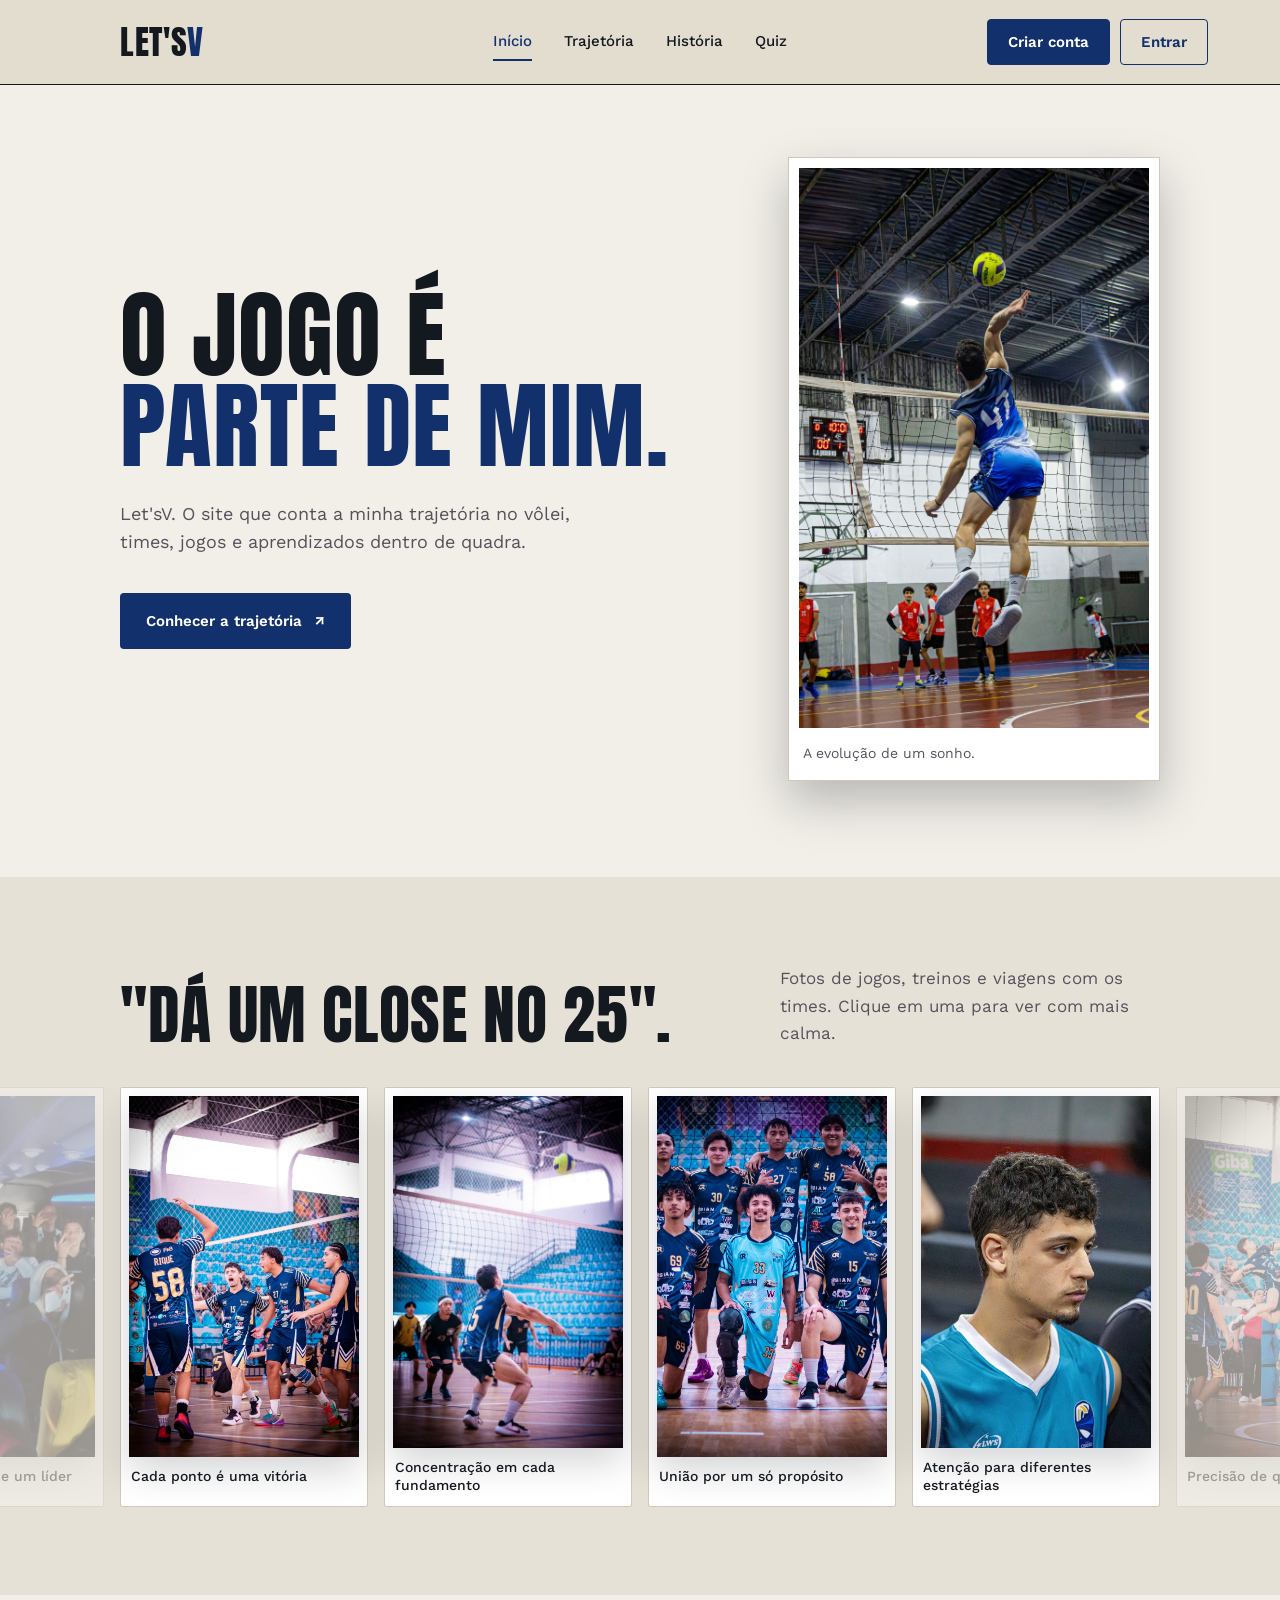
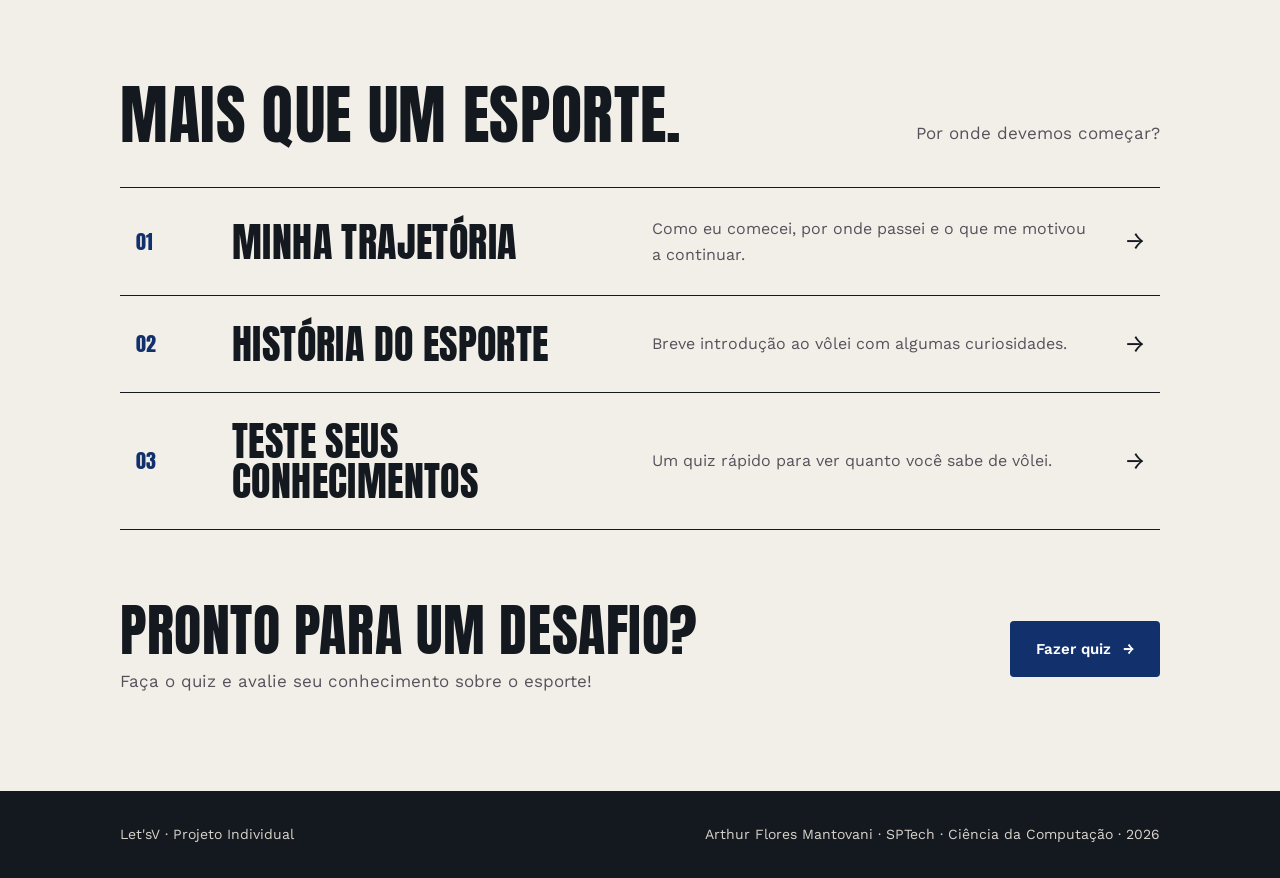
==== commit f17b4b7d: "Adicionando fluidez nas transições da tela inicial" ====
--- a/public/index.html
+++ b/public/index.html
@@ -45,7 +45,7 @@
     <section class="galeria" id="galeria">
       <div class="container">
         <div class="cabecalho-secao">
-          <h2>Minha trajetória em imagens.</h2>
+          <h2>"Dá um close no 25".</h2>
           <p>Fotos de jogos, treinos e viagens com os times. Clique em uma para ver com mais calma.</p>
         </div>
 
@@ -92,11 +92,11 @@
       <div class="container">
         <div class="cabecalho-secao">
           <h2>Mais que um esporte.</h2>
-          <p>Escolha por onde começar.</p>
+          <p>Por onde devemos começar?</p>
         </div>
 
-        <div class="cards" id="card-trajetoria">
-          <a href="./trajetoria.html" class="card">
+        <div class="cards">
+          <a href="./trajetoria.html" class="card" id="card-trajetoria">
             <span class="card-numero">01</span>
             <h3>Minha trajetória</h3>
             <p>Como eu comecei, por onde passei e o que me motivou a continuar.</p>
@@ -116,12 +116,12 @@
           </a>
         </div>
 
-        <div class="chamada" id="chamada-card">
+        <div class="chamada">
           <div>
             <h3>Pronto para um desafio?</h3>
             <p>Faça o quiz e avalie seu conhecimento sobre o esporte!</p>
           </div>
-          <a href="./quiz.html" class="botao">Fazer o quiz <span>→</span></a>
+          <a href="./quiz.html" class="botao" id="chamada-card">Fazer quiz <span>→</span></a>
         </div>
       </div>
     </section>
@@ -135,5 +135,6 @@
   </footer>
 
   <script src="./js/script.js"></script>
+  <script src="./js/rolagem.js"></script>
 </body>
 </html>
--- a/public/css/style.css
+++ b/public/css/style.css
@@ -16,6 +16,7 @@
   --texto: #1e3a5a;
   --texto-suave: #5a6f85;
   --branco: #ffffff;
+  --tempo-piscada: 1.5s;
 }
 
 * {
@@ -501,4 +502,37 @@
     font-size: 14px;
     padding: 9px 12px;
   }
+}
+
+@keyframes piscar-fundo {
+  50% {
+    background-color: var(--marinho);
+    color: var(--branco);
+  }
+}
+
+@keyframes piscar-texto {
+  50% {
+    color: var(--branco);
+  }
+}
+
+@keyframes piscar-botao {
+  50% {
+    background-color: var(--papel);
+    color: var(--marinho);
+  }
+}
+
+.piscando {
+  animation: piscar-fundo var(--tempo-piscada) ease-in-out;
+}
+
+.piscando p,
+.piscando .card-numero {
+  animation: piscar-texto var(--tempo-piscada) ease-in-out;
+}
+
+.botao.piscando {
+  animation: piscar-botao var(--tempo-piscada) ease-in-out;
 }
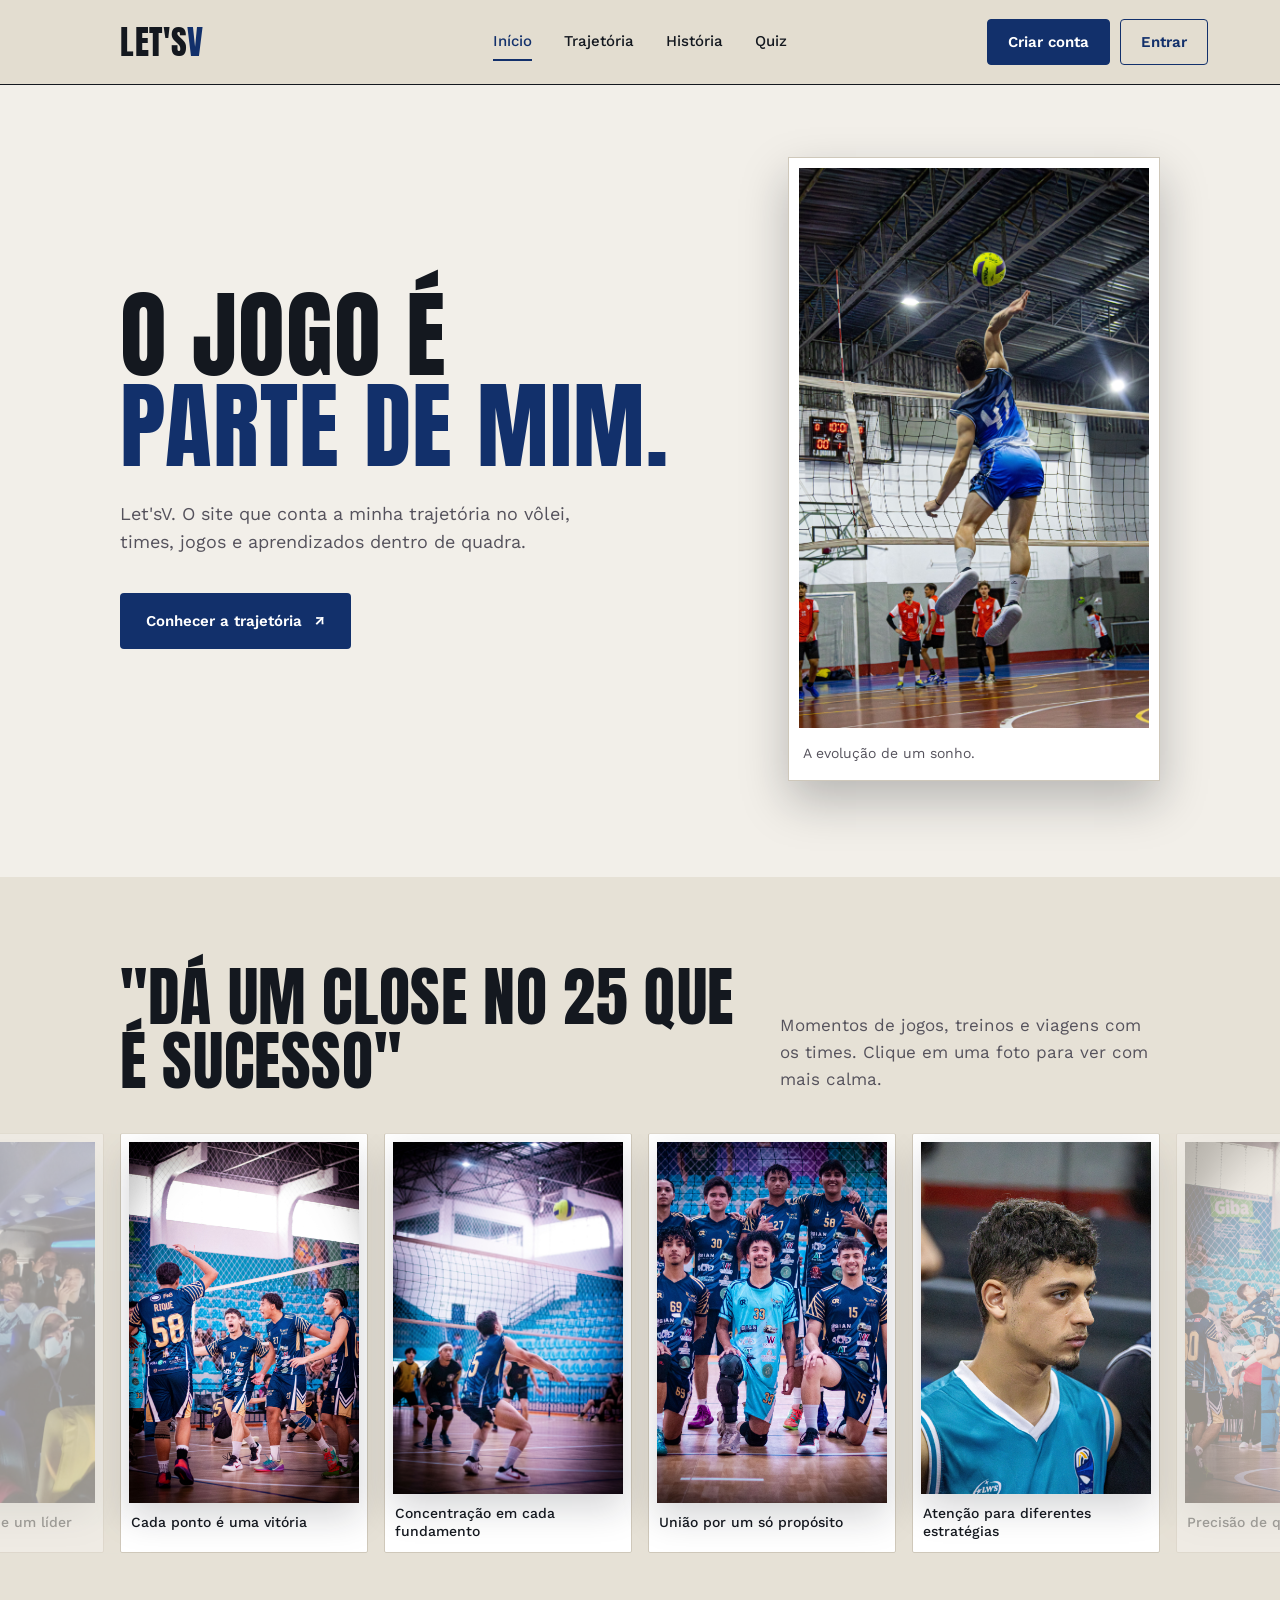
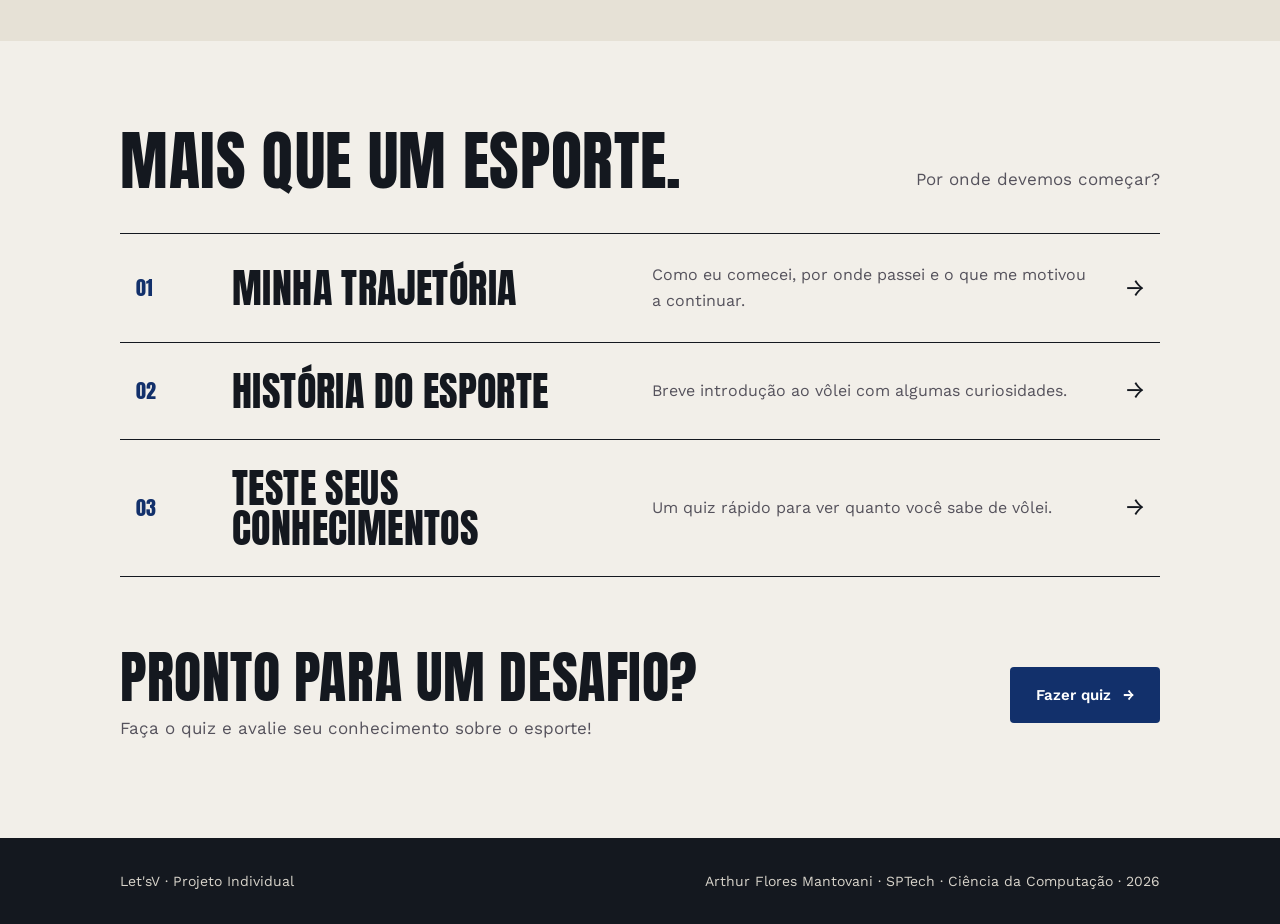
==== commit a3b4d892: "Prototipando pagina 'historia' e atualizando html e css" ====
--- a/public/index.html
+++ b/public/index.html
@@ -45,8 +45,8 @@
     <section class="galeria" id="galeria">
       <div class="container">
         <div class="cabecalho-secao">
-          <h2>"Dá um close no 25".</h2>
-          <p>Fotos de jogos, treinos e viagens com os times. Clique em uma para ver com mais calma.</p>
+          <h2>"Dá um close no 25 que é sucesso"</h2>
+          <p>Momentos de jogos, treinos e viagens com os times. Clique em uma foto para ver com mais calma.</p>
         </div>
 
         <div class="carrossel">
--- a/public/css/style.css
+++ b/public/css/style.css
@@ -535,4 +535,207 @@
 
 .botao.piscando {
   animation: piscar-botao var(--tempo-piscada) ease-in-out;
+}
+
+.pagina-topo {
+  padding: 72px 0 40px;
+}
+
+.pagina-topo h1 {
+  font-size: 96px;
+  line-height: 0.95;
+  margin-bottom: 24px;
+}
+
+.pagina-topo h1 span {
+  display: block;
+  color: var(--marinho);
+}
+
+.pagina-topo p {
+  max-width: 560px;
+  color: var(--tinta-suave);
+  font-size: 18px;
+}
+
+.secao {
+  padding: 72px 0;
+}
+
+.secao-escura {
+  background: var(--papel-escuro);
+}
+
+.linha-tempo {
+  list-style: none;
+  margin-left: 6px;
+  border-left: 2px solid var(--tinta);
+}
+
+.linha-tempo li {
+  position: relative;
+  display: grid;
+  grid-template-columns: 160px 1fr;
+  gap: 24px;
+  padding: 0 0 44px 40px;
+}
+
+.linha-tempo li:last-child {
+  padding-bottom: 0;
+}
+
+.linha-tempo li::before {
+  content: "";
+  position: absolute;
+  left: -9px;
+  top: 8px;
+  width: 16px;
+  height: 16px;
+  background: var(--marinho);
+}
+
+.linha-tempo-ano {
+  font-family: "Anton", sans-serif;
+  font-size: 44px;
+  line-height: 1;
+  color: var(--marinho);
+}
+
+.linha-tempo h3 {
+  font-size: 30px;
+  margin-bottom: 10px;
+}
+
+.linha-tempo p {
+  max-width: 620px;
+  color: var(--tinta-suave);
+  font-size: 16px;
+}
+
+.numeros {
+  display: grid;
+  grid-template-columns: repeat(3, 1fr);
+  gap: 48px 40px;
+}
+
+.numero {
+  padding-top: 20px;
+  border-top: 1px solid var(--tinta);
+}
+
+.numero-valor {
+  display: block;
+  margin-bottom: 12px;
+  font-family: "Anton", sans-serif;
+  font-size: 80px;
+  line-height: 1;
+  color: var(--marinho);
+}
+
+.numero p {
+  color: var(--tinta-suave);
+  font-size: 16px;
+}
+
+.numeros-nota {
+  max-width: 640px;
+  margin-top: 56px;
+  padding-left: 20px;
+  border-left: 3px solid var(--marinho);
+  font-size: 17px;
+}
+
+.posicoes {
+  display: flex;
+  flex-wrap: wrap;
+  gap: 16px;
+}
+
+.posicao {
+  flex: 1 1 180px;
+  padding: 24px 20px 28px;
+  background: var(--branco);
+  border: 1px solid var(--linha);
+  border-radius: 2px;
+}
+
+.posicao h3 {
+  margin-bottom: 14px;
+  padding-bottom: 14px;
+  border-bottom: 1px solid var(--linha);
+  font-size: 30px;
+  color: var(--marinho);
+}
+
+.posicao p {
+  color: var(--tinta-suave);
+  font-size: 15px;
+}
+
+.curiosidades {
+  display: grid;
+  grid-template-columns: repeat(2, 1fr);
+  gap: 40px 56px;
+}
+
+.curiosidade {
+  padding-left: 20px;
+  border-left: 3px solid var(--marinho);
+}
+
+.curiosidade h3 {
+  margin-bottom: 8px;
+  font-size: 28px;
+}
+
+.curiosidade p {
+  color: var(--tinta-suave);
+  font-size: 16px;
+}
+
+@media (max-width: 1000px) {
+  .pagina-topo {
+    padding: 48px 0 24px;
+  }
+
+  .pagina-topo h1 {
+    font-size: 64px;
+  }
+
+  .secao {
+    padding: 56px 0;
+  }
+
+  .linha-tempo li {
+    grid-template-columns: 1fr;
+    gap: 8px;
+    padding-left: 28px;
+  }
+
+  .linha-tempo-ano {
+    font-size: 36px;
+  }
+
+  .numeros {
+    grid-template-columns: repeat(2, 1fr);
+  }
+
+  .curiosidades {
+    grid-template-columns: 1fr;
+    gap: 32px;
+  }
+}
+
+@media (max-width: 600px) {
+  .pagina-topo h1 {
+    font-size: 48px;
+  }
+
+  .numeros {
+    grid-template-columns: 1fr;
+  }
+
+  .numero-valor {
+    font-size: 64px;
+  }
 }
